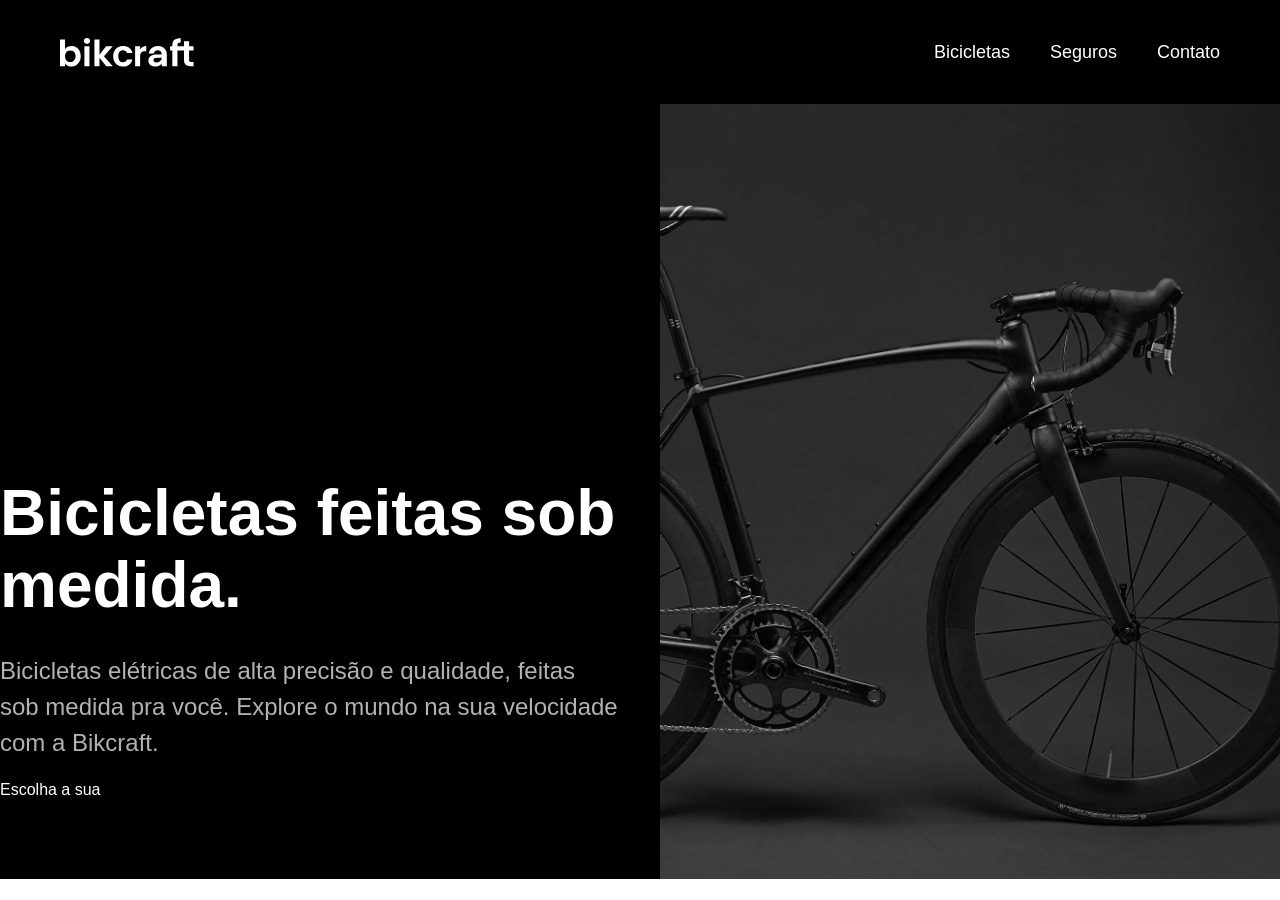
==== bikcraft/index.html @ 71bee5b4 "introducao iniciada" ====
<!DOCTYPE html>
<html lang="pt-br">

<head>
    <meta charset="UTF-8">
    <meta name="viewport" content="width=device-width, initial-scale=1.0">
    <meta name="description"
        content="Bicicletas elétricas de alta precisão e qualidade,  feitas sob medida para o cliente. Explore o mundo na sua velocidade com a Bikcraft.">
    <link rel="stylesheet" href="./css/style.css">
    <title>Bikcraft - Bicicletas Elétricas</title>
</head>

<body>
    <header class="header-bg">
        <div class="header">
            <a href="./">
                <img src="./img/bikcraft.svg" alt="Bikcraft">
            </a>
            <nav aria-label="primaria">
                <ul class="header-menu">
                    <li><a href="./bicicletas.html">Bicicletas</a></li>
                    <li><a href="./seguros.html">Seguros</a></li>
                    <li><a href="./contato.html">Contato</a></li>
                </ul>
            </nav>
        </div>
    </header>

    <main class="introducao-bg">
        <div class="introducao">
            <div class="introducao-conteudo">
                <h1>Bicicletas feitas sob medida.</h1>
                <p>Bicicletas elétricas de alta precisão e qualidade, feitas sob medida pra você. Explore o mundo na sua velocidade com a Bikcraft.</p>
                <a href="./bicicletas.html">Escolha a sua</a>
            </div>
            <img src="./img/fotos/introducao.jpg" alt="Bicicleta elétrica preta">
        </div>
    </main>
</body>

</html>
---- bikcraft/css/style.css ----
body {
    margin: 0px;
    font-family: Arial, Helvetica, sans-serif;
}

h1, ul, p {
    margin: 0px;
    padding: 0px;
    list-style: none;
}

a {
    text-decoration: none;
    color: inherit;
}

img {
    max-width: 100%;
    display: block;
}

.header-bg {
    background-color: #000000;
}

.header {
    display: flex;
    gap: 20px;
    flex-wrap: wrap;
    justify-content: space-between;
    align-items: center;
    padding: 20px;
    box-sizing: border-box;
    max-width: 1200px;
    margin: 0 auto;
}

.header-menu {
    display: flex;
    flex-wrap: wrap;
    gap: 40px;
}

.header a {
    color: #ffffff;
    display: inline-block;
    padding: 16px 0px;
    font-size: 18px;
    position: relative;
}

.header a::after {
    content: "";
    display: block;
    height: 2px;
    width: 0%;
    background: #ffffff;
    margin-top: 4px;
    transition: 0.3s;
    position: absolute;
}

.header a:hover::after {
    content: "";
    display: block;
    height: 2px;
    width: 100%;
    background: #ffffff;
    margin-top: 4px;
}

@media (max-width: 800px) {
    .header-menu {
        gap: 20px;
    }
    .header-menu a {
        background: #111111;
        padding: 12px 16px;
        border-radius: 4px;
    }
    .header-menu a:hover {
        background-color: #2e2e2e;
    }
    .header a:hover::after {
        display: none;
        content: none;
    }
}

@media (max-width: 600px) {
    .header-menu {
        gap: 12px;
    }
    .header-menu a {
        padding: 8px 12px;
        font-size: 14px;
    }
}

/* Introdução */
/* Introdução */
/* Introdução */
.introducao-bg {
    background: #000000;
    color: #ffffff;
}

.introducao {
    display: grid;
    grid-template-columns: 1fr 1fr;
    gap: 0px 40px;
}

.introducao-conteudo {
    align-self: end;
    padding-bottom: 80px;
}

.introducao h1 {
    margin-bottom: 32px;
    font-size: 64px;
    line-height: 72px;
}

.introducao p {
    margin-bottom: 20px;
    font-size: 24px;
    line-height: 36px;
    color: #b2b2b2;
}
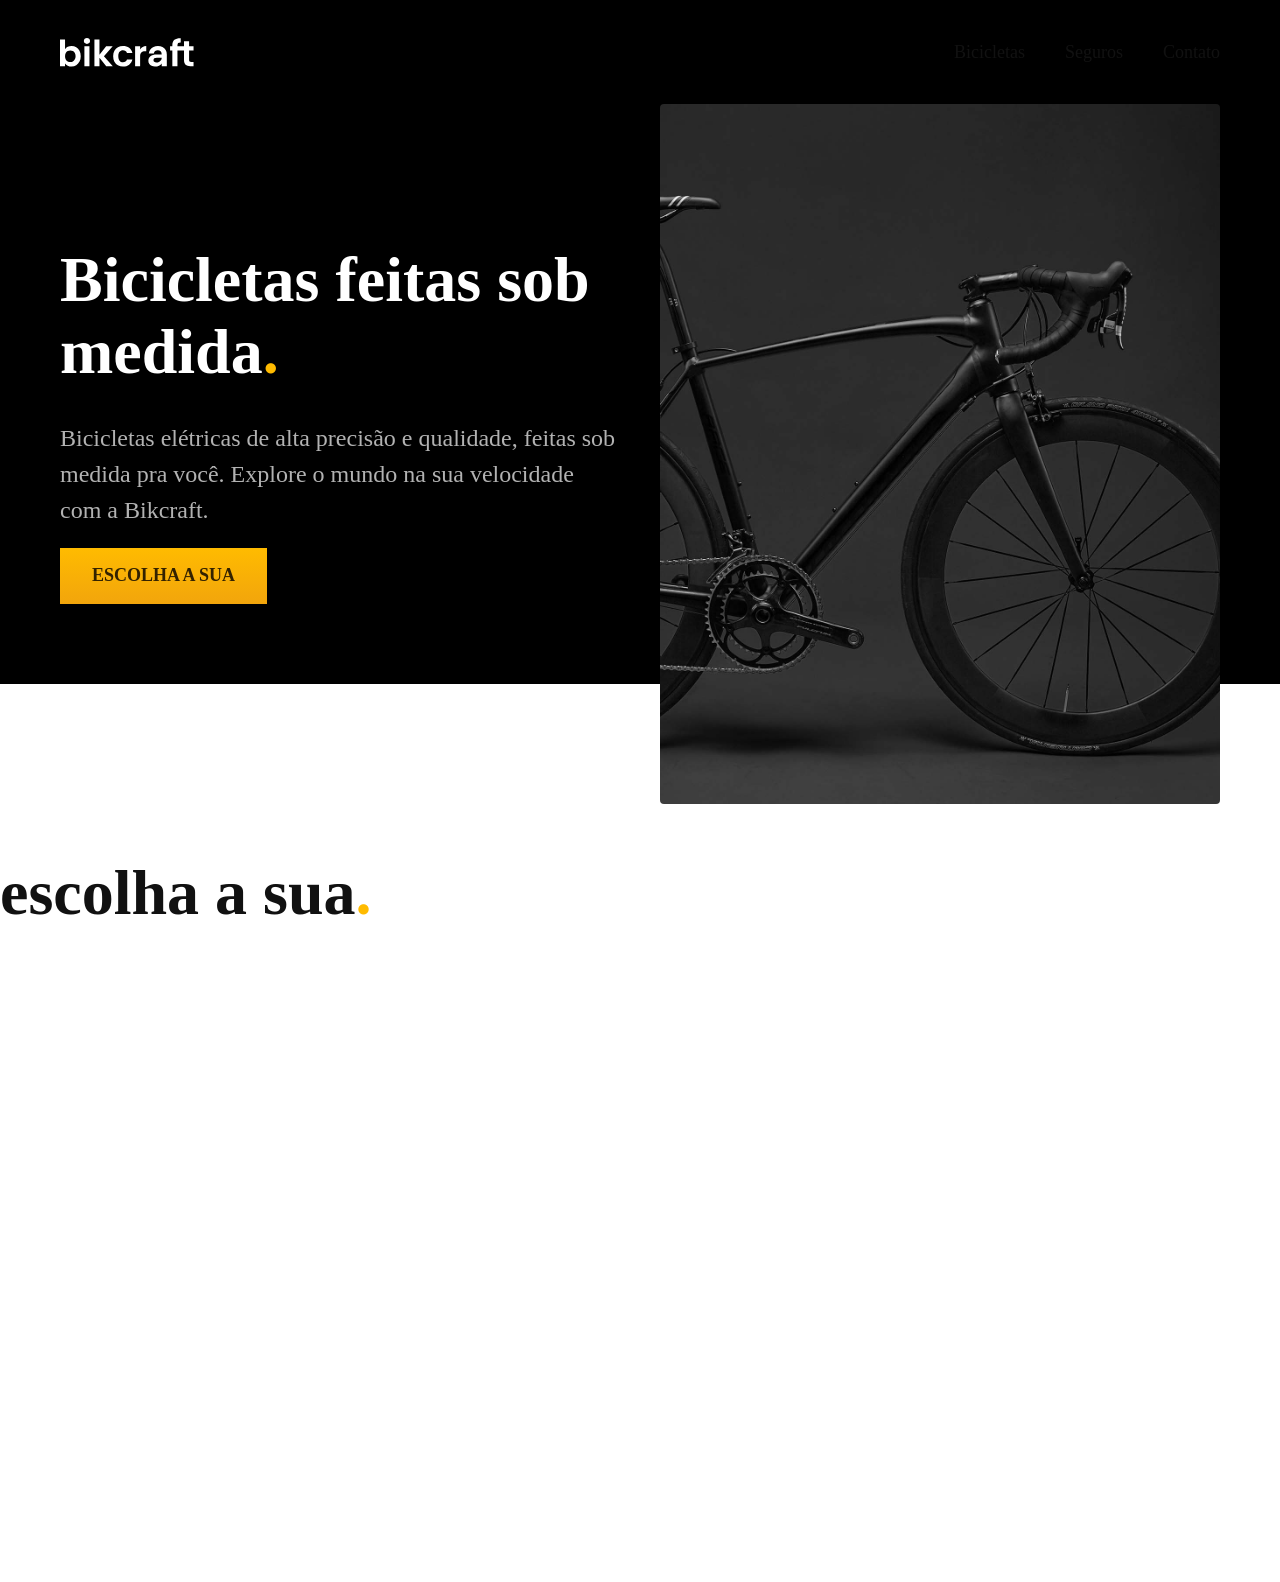
==== commit c6d77d43: "introducao finalizada + css alinhado e cores" ====
--- a/bikcraft/index.html
+++ b/bikcraft/index.html
@@ -7,6 +7,9 @@
     <meta name="description"
         content="Bicicletas elétricas de alta precisão e qualidade,  feitas sob medida para o cliente. Explore o mundo na sua velocidade com a Bikcraft.">
     <link rel="stylesheet" href="./css/style.css">
+    <!-- <link rel="preconnect" href="https://fonts.googleapis.com">
+<link rel="preconnect" href="https://fonts.gstatic.com" crossorigin>
+<link href="https://fonts.googleapis.com/css2?family=Poppins:ital,wght@0,100;0,200;0,300;0,400;0,500;0,600;0,700;0,800;0,900;1,100;1,200;1,300;1,400;1,500;1,600;1,700;1,800;1,900&family=Roboto:ital,wght@0,100..900;1,100..900&display=swap" rel="stylesheet"> -->
     <title>Bikcraft - Bicicletas Elétricas</title>
 </head>
 
@@ -29,13 +32,18 @@
     <main class="introducao-bg">
         <div class="introducao">
             <div class="introducao-conteudo">
-                <h1>Bicicletas feitas sob medida.</h1>
-                <p>Bicicletas elétricas de alta precisão e qualidade, feitas sob medida pra você. Explore o mundo na sua velocidade com a Bikcraft.</p>
-                <a href="./bicicletas.html">Escolha a sua</a>
+                <h1 class="texto-grande c0">Bicicletas feitas sob medida<span class="cp1">.</span></h1>
+                <p class="texto-medio c5">Bicicletas elétricas de alta precisão e qualidade, feitas sob medida pra você. Explore o mundo na sua
+                    velocidade com a Bikcraft.</p>
+                <a class="botao" href="./bicicletas.html">Escolha a sua</a>
             </div>
-            <img src="./img/fotos/introducao.jpg" alt="Bicicleta elétrica preta">
+            <div class="introducao-imagem">
+                <img src="./img/fotos/introducao.jpg" alt="Bicicleta elétrica preta">
+            </div>
         </div>
     </main>
+
+    <h2 class="texto-grande">escolha a sua<span class="cp1">.<span></h2>
 </body>
 
 </html>
--- a/bikcraft/css/style.css
+++ b/bikcraft/css/style.css
@@ -1,130 +1,11 @@
-body {
-    margin: 0px;
-    font-family: Arial, Helvetica, sans-serif;
-}
+@import './global/global.css';
+@import './utilidades/tipografia.css';
 
-h1, ul, p {
-    margin: 0px;
-    padding: 0px;
-    list-style: none;
-}
+@import './global/header.css';
 
-a {
-    text-decoration: none;
-    color: inherit;
-}
+/* Utilidades */
+@import './utilidades/componentes.css';
+@import './utilidades/cores.css';
 
-img {
-    max-width: 100%;
-    display: block;
-}
-
-.header-bg {
-    background-color: #000000;
-}
-
-.header {
-    display: flex;
-    gap: 20px;
-    flex-wrap: wrap;
-    justify-content: space-between;
-    align-items: center;
-    padding: 20px;
-    box-sizing: border-box;
-    max-width: 1200px;
-    margin: 0 auto;
-}
-
-.header-menu {
-    display: flex;
-    flex-wrap: wrap;
-    gap: 40px;
-}
-
-.header a {
-    color: #ffffff;
-    display: inline-block;
-    padding: 16px 0px;
-    font-size: 18px;
-    position: relative;
-}
-
-.header a::after {
-    content: "";
-    display: block;
-    height: 2px;
-    width: 0%;
-    background: #ffffff;
-    margin-top: 4px;
-    transition: 0.3s;
-    position: absolute;
-}
-
-.header a:hover::after {
-    content: "";
-    display: block;
-    height: 2px;
-    width: 100%;
-    background: #ffffff;
-    margin-top: 4px;
-}
-
-@media (max-width: 800px) {
-    .header-menu {
-        gap: 20px;
-    }
-    .header-menu a {
-        background: #111111;
-        padding: 12px 16px;
-        border-radius: 4px;
-    }
-    .header-menu a:hover {
-        background-color: #2e2e2e;
-    }
-    .header a:hover::after {
-        display: none;
-        content: none;
-    }
-}
-
-@media (max-width: 600px) {
-    .header-menu {
-        gap: 12px;
-    }
-    .header-menu a {
-        padding: 8px 12px;
-        font-size: 14px;
-    }
-}
-
-/* Introdução */
-/* Introdução */
-/* Introdução */
-.introducao-bg {
-    background: #000000;
-    color: #ffffff;
-}
-
-.introducao {
-    display: grid;
-    grid-template-columns: 1fr 1fr;
-    gap: 0px 40px;
-}
-
-.introducao-conteudo {
-    align-self: end;
-    padding-bottom: 80px;
-}
-
-.introducao h1 {
-    margin-bottom: 32px;
-    font-size: 64px;
-    line-height: 72px;
-}
-
-.introducao p {
-    margin-bottom: 20px;
-    font-size: 24px;
-    line-height: 36px;
-    color: #b2b2b2;
-}+/* Home */
+@import './home/introducao.css';
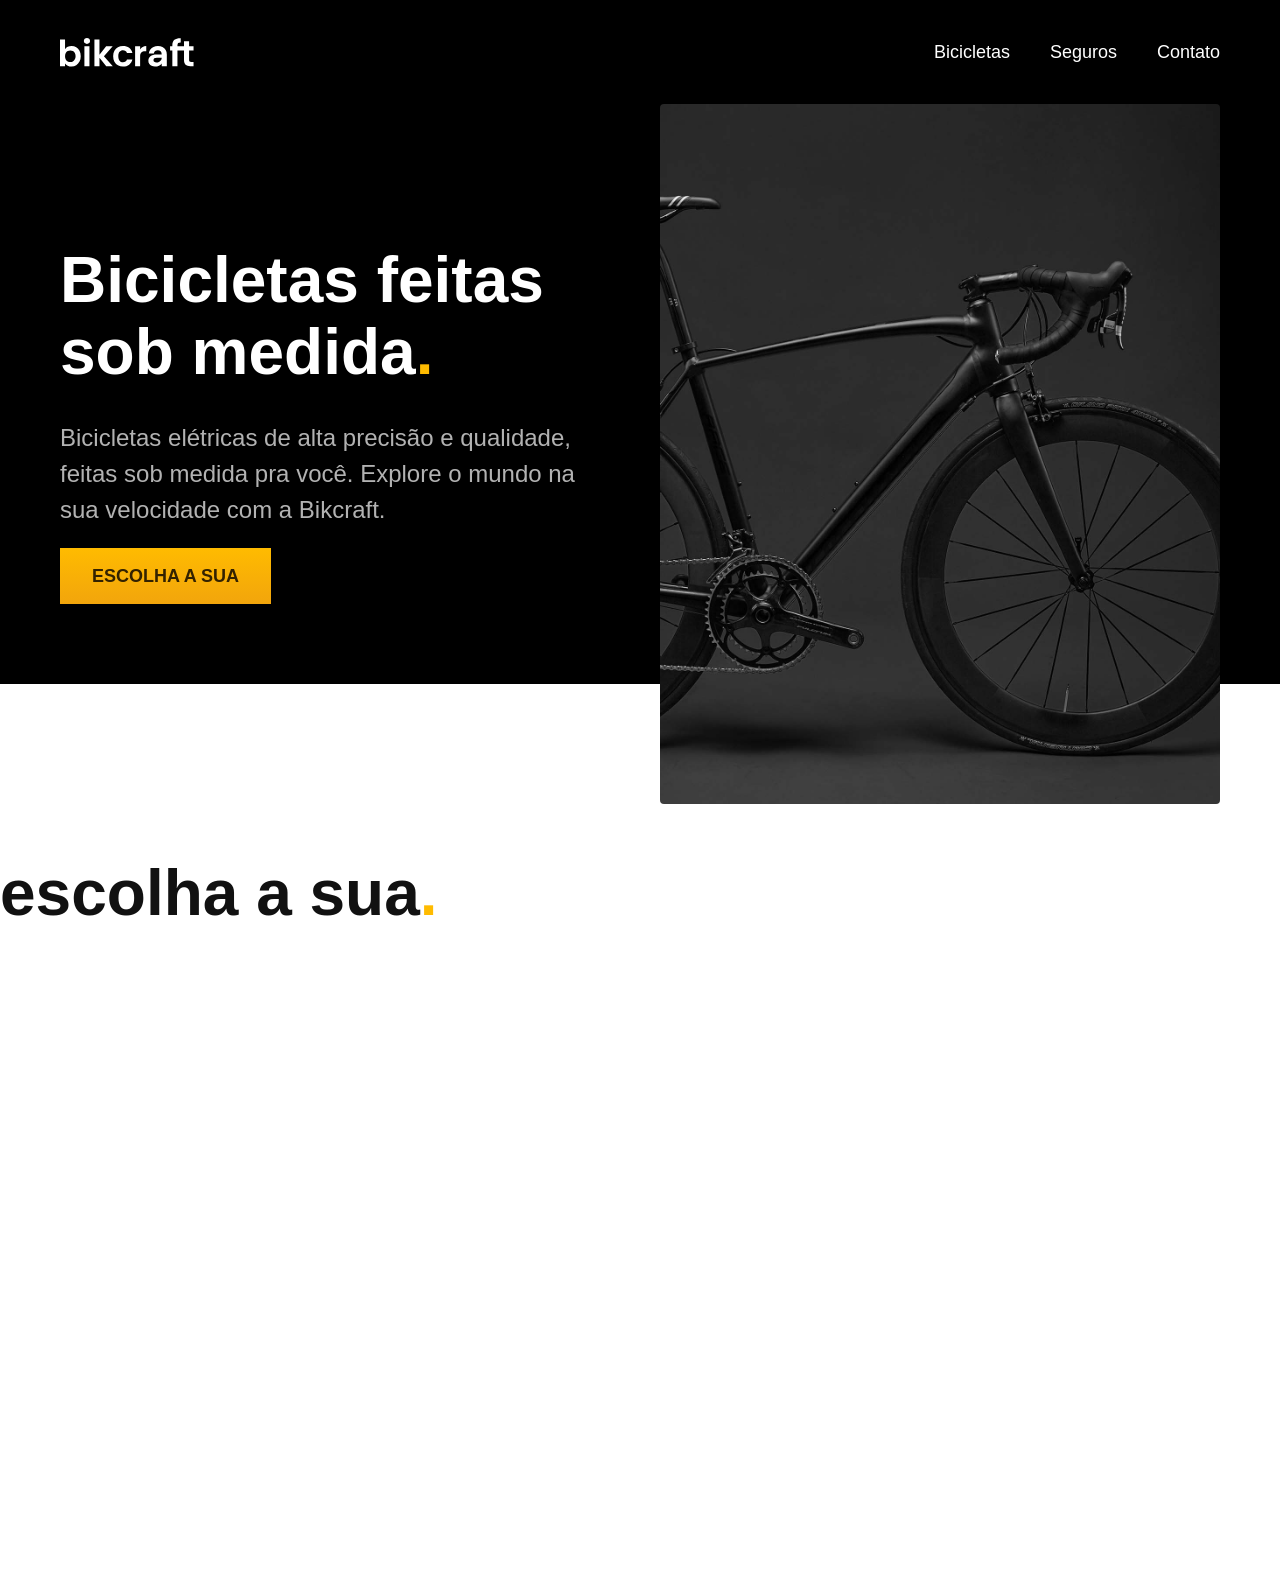
==== commit f00eef03: "alinhamento de tipografia, css mais limpo e mais classes no html" ====
--- a/bikcraft/index.html
+++ b/bikcraft/index.html
@@ -15,12 +15,12 @@
 
 <body>
     <header class="header-bg">
-        <div class="header">
+        <div class="header c0">
             <a href="./">
                 <img src="./img/bikcraft.svg" alt="Bikcraft">
             </a>
             <nav aria-label="primaria">
-                <ul class="header-menu">
+                <ul class="header-menu font-1-m c0">
                     <li><a href="./bicicletas.html">Bicicletas</a></li>
                     <li><a href="./seguros.html">Seguros</a></li>
                     <li><a href="./contato.html">Contato</a></li>
@@ -32,8 +32,8 @@
     <main class="introducao-bg">
         <div class="introducao">
             <div class="introducao-conteudo">
-                <h1 class="texto-grande c0">Bicicletas feitas sob medida<span class="cp1">.</span></h1>
-                <p class="texto-medio c5">Bicicletas elétricas de alta precisão e qualidade, feitas sob medida pra você. Explore o mundo na sua
+                <h1 class="font-1-xxl c0">Bicicletas feitas sob medida<span class="cp1">.</span></h1>
+                <p class="font-2-l c5">Bicicletas elétricas de alta precisão e qualidade, feitas sob medida pra você. Explore o mundo na sua
                     velocidade com a Bikcraft.</p>
                 <a class="botao" href="./bicicletas.html">Escolha a sua</a>
             </div>
@@ -43,7 +43,7 @@
         </div>
     </main>
 
-    <h2 class="texto-grande">escolha a sua<span class="cp1">.<span></h2>
+    <h2 class="font-1-xxl">escolha a sua<span class="cp1">.<span></h2>
 </body>
 
 </html>
